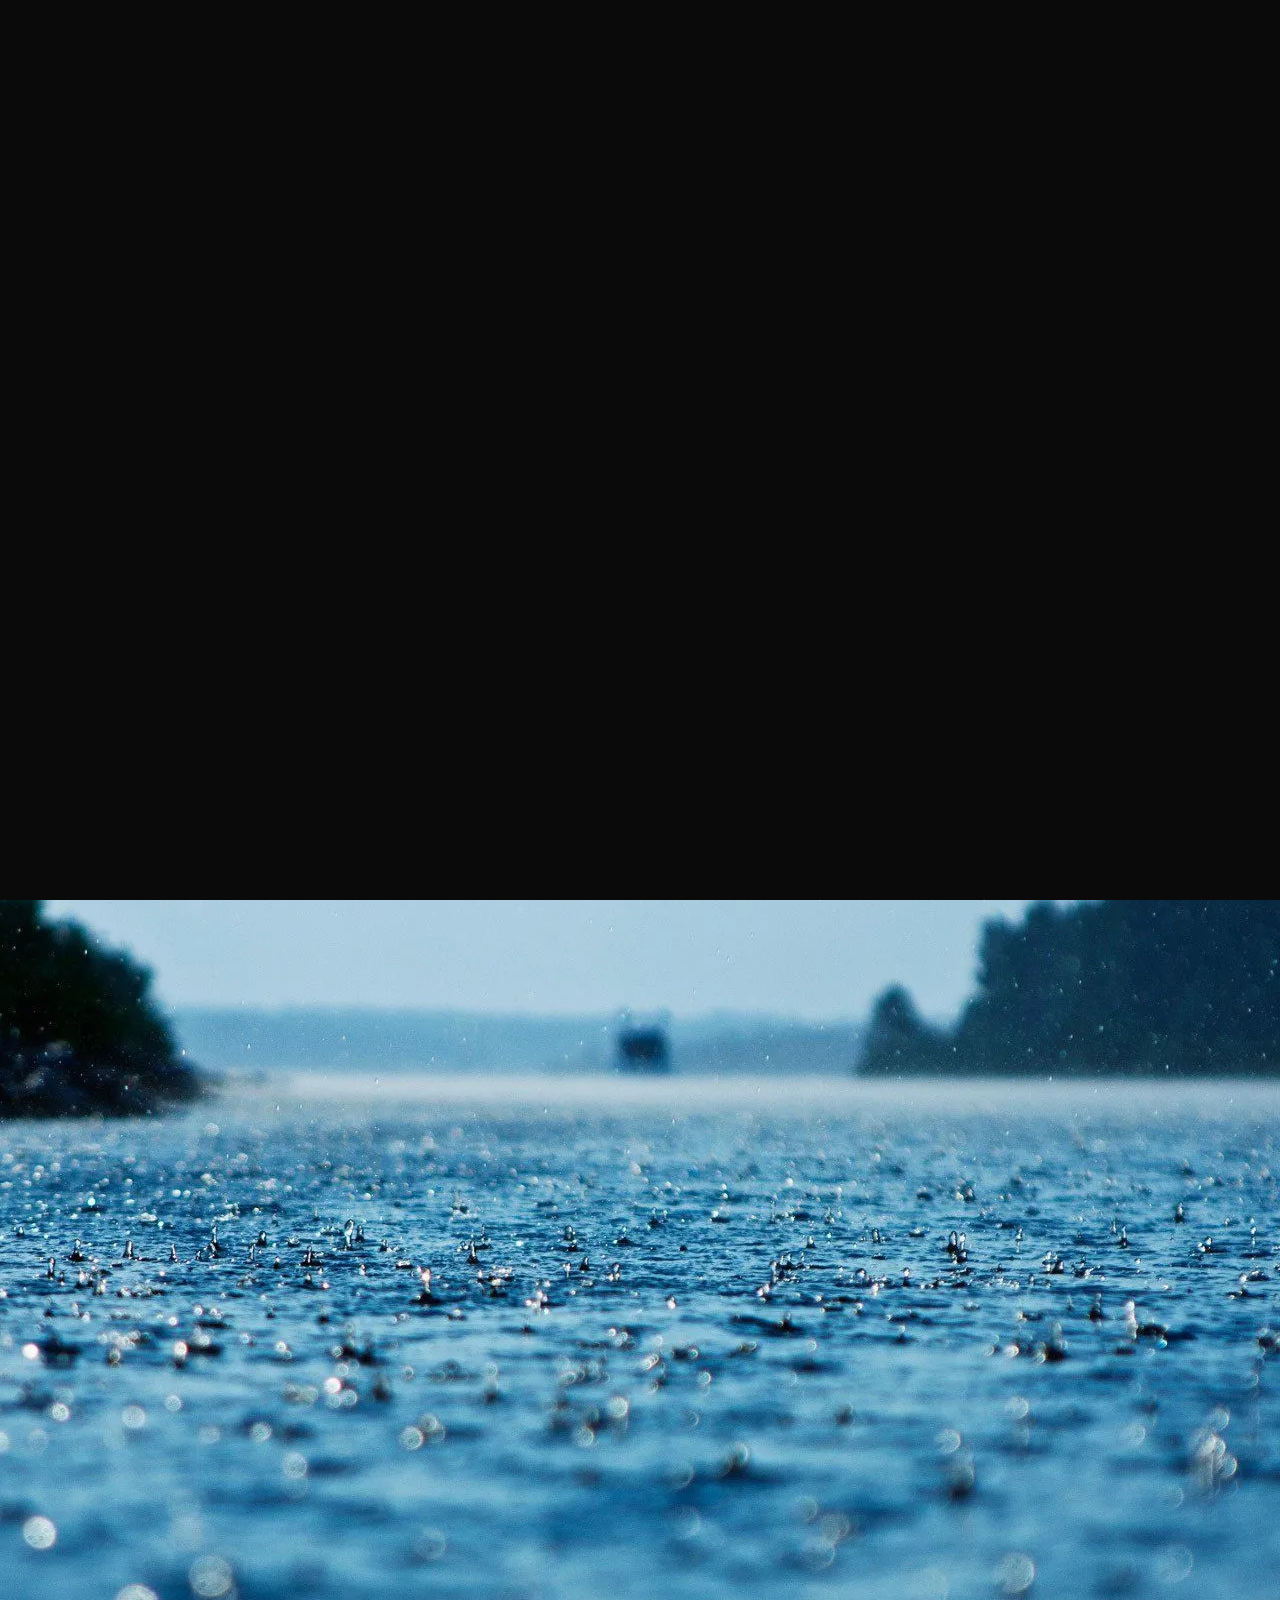
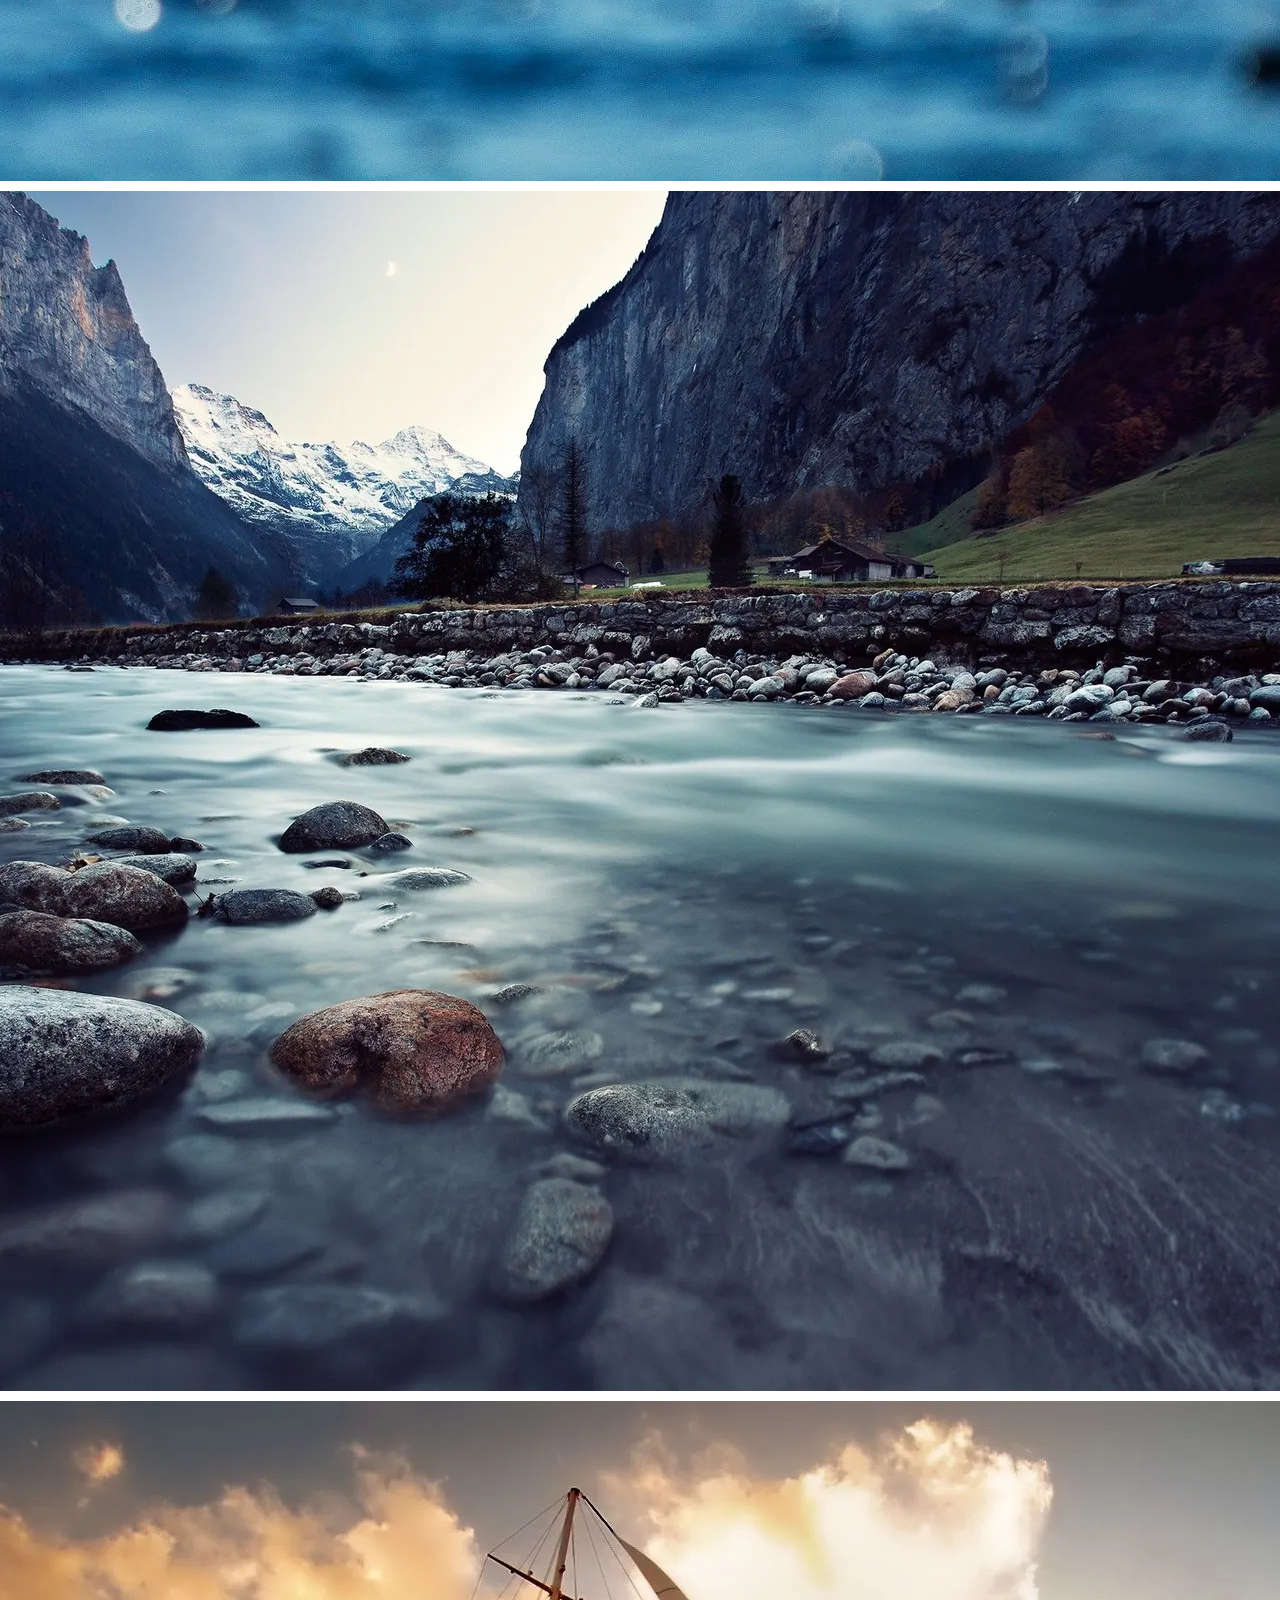
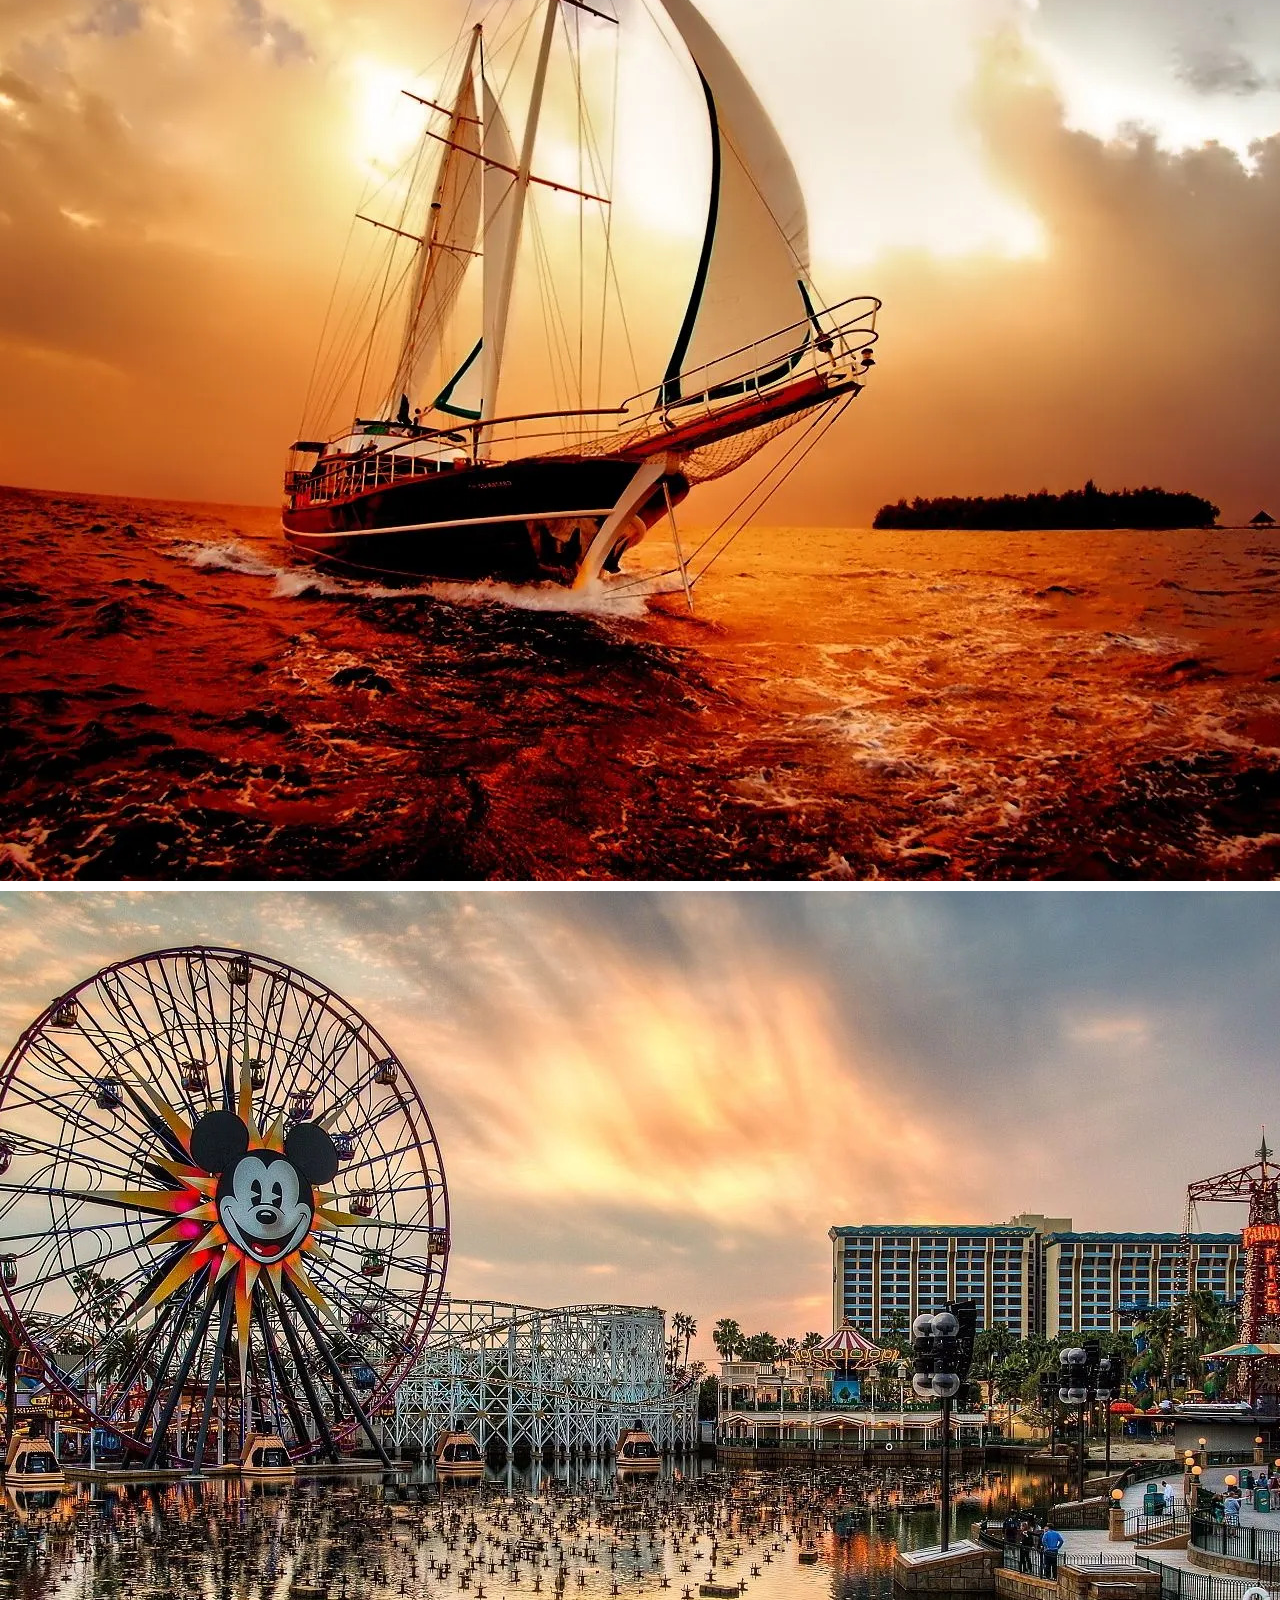
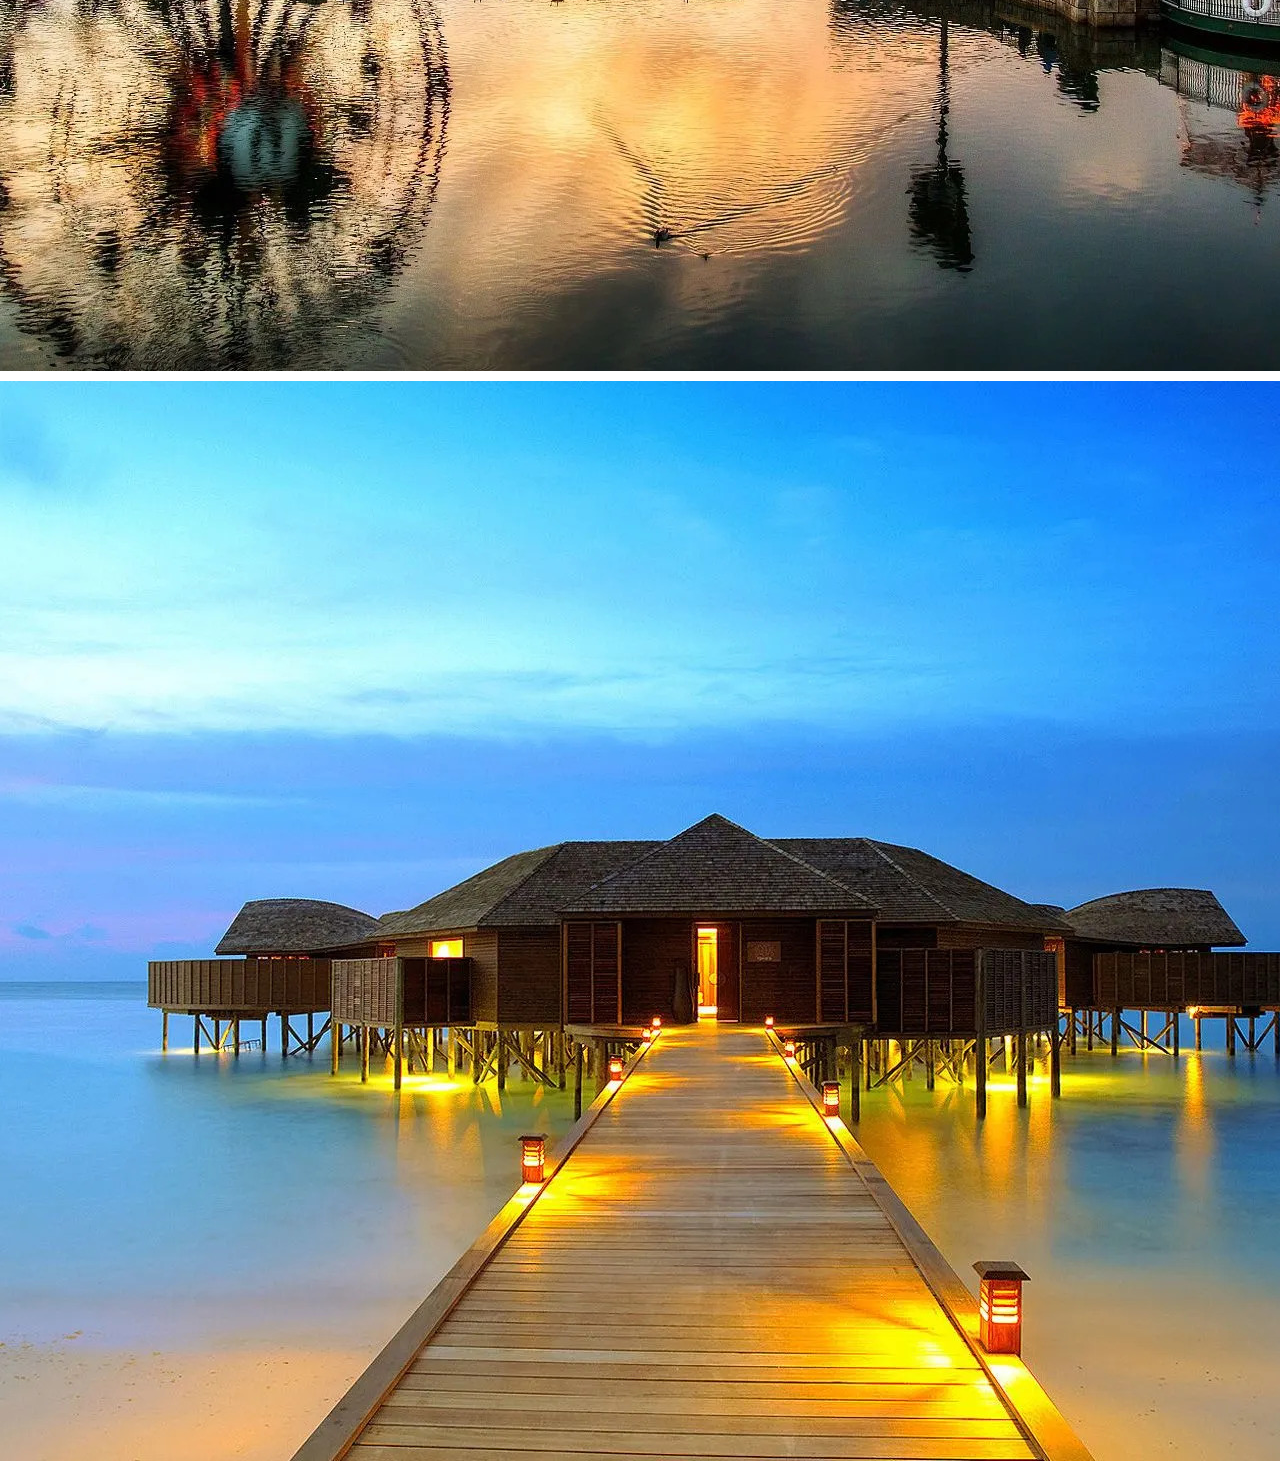
==== index.html @ 03ee6e1b "change" ====
<html>
<body>
<link rel="stylesheet" type="text/css" href="mgallery.css"/>

<div class="object-images expandedGallery">
    <div class="mgallery-element previewable-image" data-index="1">
        <picture id="pictureContainer0">
            <img class="mgallery-image" src="test-1.jpg" alt="Placeholder - Photo no 1" title="Placeholder - Photo no 1" />
        </picture>
    </div>
    <div class="mgallery-element previewable-image" data-index="2">
        <picture id="pictureContainer0">
            <img class="mgallery-image" src="test-2.jpg" alt="Placeholder - Photo no 1" title="Placeholder - Photo no 1" />
        </picture>
    </div>
    <div class="mgallery-element previewable-image" data-index="3">
        <picture id="pictureContainer0">
            <img class="mgallery-image" src="test-3.jpg" alt="Placeholder - Photo no 1" title="Placeholder - Photo no 1" />
        </picture>
    </div>
    <div class="mgallery-element previewable-image" data-index="4">
        <picture id="pictureContainer0">
            <img class="mgallery-image" src="test-4.jpg" alt="Placeholder - Photo no 1" title="Placeholder - Photo no 1" />
        </picture>
    </div>
    <div class="mgallery-element previewable-image" data-index="5">
        <picture id="pictureContainer0">
            <img class="mgallery-image" src="test-5.jpg" alt="Placeholder - Photo no 1" title="Placeholder - Photo no 1" />
        </picture>
    </div>
    <div class="mgallery-element previewable-image" data-index="6">
        <picture id="pictureContainer0">
            <img class="mgallery-image" src="test-6.jpg" alt="Placeholder - Photo no 1" title="Placeholder - Photo no 1" />
        </picture>
    </div>
</div>
<div class="hide previewGallery">
    <div class="previewImage" data-index="1">
        <picture id="previewContainer1">
            <img
                style="display: none;"
                class="preview-image"
                src="test-1.jpg"
            />
        </picture>
    </div>
    <div class="previewImage" data-index="2">
        <picture id="previewContainer2">
            <img
                style="display: none;"
                class="preview-image"
                src="test-2.jpg"
            />
        </picture>
    </div>
    <div class="previewImage" data-index="3">
        <picture id="previewContainer3">
            <img
                style="display: none;"
                class="preview-image"
                src="test-3.jpg"
            />
        </picture>
    </div>
    <div class="previewImage" data-index="4">
        <picture id="previewContainer4">
            <img
                style="display: none;"
                class="preview-image"
                src="test-4.jpg"
            />
        </picture>
    </div>
    <div class="previewImage" data-index="5">
        <picture id="previewContainer5">
            <img
                style="display: none;"
                class="preview-image"
                src="test-5.jpg"
            />
        </picture>
    </div>
    <div class="previewImage" data-index="6">
        <picture id="previewContainer6">
            <img
                style="display: none;"
                class="preview-image"
                src="test-6.jpg"
            />
        </picture>
    </div>

 </div>

<div class="controlsOverlay">
    <div class="zoom"></div>
    <div class="slide"></div>
</div>
<div class="closeOverlay">
    <div class="close"></div>
</div>
<script src="pinchzoom.js?v=1"></script>
<script src="mgallery.js?v=1"></script>
<script>
    initMGallery();
    initPinchZoom(document.querySelector('.pz'));
</script>
</body>
</html>
---- mgallery.css ----
.mgallery-element {
    display: flex;
    align-items: center;
    justify-content: center;
    flex-direction: column;
    width: 100%;
    min-height: 200px;
}

.lazy-spinner {
    height: 200px;
}

.object-images.expandedGallery {
    display: flex;
    flex-direction: column;
    align-items: flex-start;
    justify-content: center;
    gap: 10px;
}

.expandedGallery .video-container,
.expandedGallery .mgallery-3d iframe {
    width: 100%;
    max-height: 600px;
    height: 100%;
    /** prevent user being stuck inside 3d tour without ability to scroll out*/
    max-height: 75vh;
}

.mgallery-element.mgallery-3d {
    height: 600px;
}

.previewable-image {
    cursor: pointer;
}

.previewGallery {
    position: fixed;
    display: flex;
    flex-direction: row;
    align-items: flex-start;
    justify-content: center;
    z-index: 99999;
    left:0;
    top: 0;
    left: 0;
    width: auto;
    height: 100%;
    background: #0a0a0a;
}

.previewGallery .previewImage {
    background: #0a0a0a;
    flex-shrink: 0;
    align-items: center;
    justify-content: center;
    width: 100vw;
    height: 100vh;
    display: flex; /* Remove any default spacing */
    position: relative;
}

.previewGallery .previewImage {
    object-fit: contain;
}

.previewGallery ~ .controlsOverlay {
    /** takes entire screen */
    width: 100%;
    height: 100%;
    top: 0;
    left: 0;
    z-index: 999999;
    display: block;
    position: fixed;
    background: transparent;
}

.previewGallery.touched ~ .controlsOverlay,
.previewGallery.hide ~ .closeOverlay,
.previewGallery.hide ~ .controlsOverlay {
    display: none;
}

.controlsOverlay {
    pointer-events: none;
}
.controlsOverlay .zoom {
    background-image: url(/static/svg/mgallery/maximize.svg);
    height: 100px;
    top: 50%;
    width: 100px;
    background-color: hsla(0,0%,100%,.5);
    background-position: 50%;
    background-repeat: no-repeat;
    border-radius: 50%;
    cursor: pointer;
    left: 50%;
    position: absolute;
    transform: translate(-50%,-50%);
    z-index: 999999;
}

.controlsOverlay .slide {
    background-image: url(/static/svg/mgallery/slide.svg);
    background-color: hsla(0,0%,100%,.5);
    background-position: 50%;
    background-repeat: no-repeat;
    border-radius: 50%;
    cursor: pointer;
    left: 50%;
    position: absolute;
    transform: translate(-50%,-50%);
    z-index: 999999;
    bottom: 15px;
    height: 60px;
    width: 60px;
}

.closeOverlay {
    position: fixed;
    top: 15px;
    right: 15px;
    z-index: 9999999;
    width: 60px;
    height: 60px;
}

.closeOverlay .close {
    background-image: url(/static/svg/mgallery/close.svg);
    background-color: hsla(0, 0%, 100%, 0);
    background-position: 50%;
    background-repeat: no-repeat;
    border-radius: 50%;
    cursor: pointer;
    position: absolute;
    z-index: 999999;
    top: 0;
    right: 0;
    height: 60px;
    width: 60px;
}
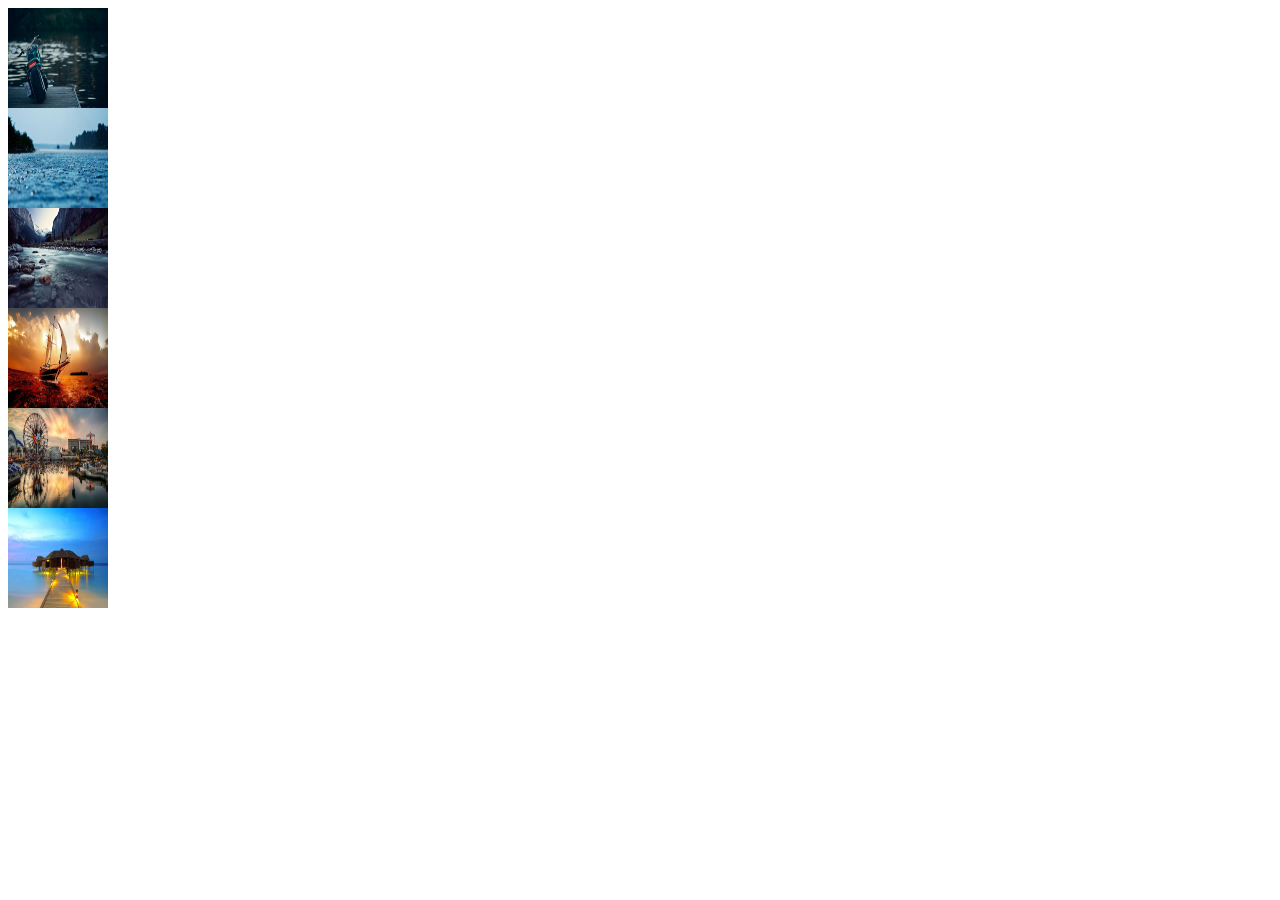
==== commit d89d58fe: "update" ====
--- a/index.html
+++ b/index.html
@@ -2,7 +2,40 @@
 <body>
 <link rel="stylesheet" type="text/css" href="mgallery.css"/>
 
-<div class="object-images expandedGallery">
+
+<div class="object-images with-logo collapsedGallery">
+        <div class="thumb-element">
+            <a class="galleryLink" data-index="1">
+                <img style="width:100px;height: 100px;" class="thumb-image" src="test-1.jpg"/>
+            </a>
+        </div>
+        <div class="thumb-element">
+            <a class="galleryLink" data-index="2">
+                <img style="width:100px;height: 100px;" class="thumb-image" src="test-2.jpg"/>
+            </a>
+        </div>
+        <div class="thumb-element">
+            <a class="galleryLink" data-index="3">
+                <img style="width:100px;height: 100px;" class="thumb-image" src="test-3.jpg"/>
+            </a>
+        </div>
+        <div class="thumb-element">
+            <a class="galleryLink" data-index="4">
+                <img style="width:100px;height: 100px;" class="thumb-image" src="test-4.jpg"/>
+            </a>
+        </div>
+        <div class="thumb-element">
+            <a class="galleryLink" data-index="5">
+                <img style="width:100px;height: 100px;" class="thumb-image" src="test-5.jpg"/>
+            </a>
+        </div>
+        <div class="thumb-element">
+            <a class="galleryLink" data-index="6">
+                <img style="width:100px;height: 100px;" class="thumb-image" src="test-6.jpg"/>
+            </a>
+        </div>
+</div>
+<div class="object-images hide expandedGallery">
     <div class="mgallery-element previewable-image" data-index="1">
         <picture id="pictureContainer0">
             <img class="mgallery-image" src="test-1.jpg" alt="Placeholder - Photo no 1" title="Placeholder - Photo no 1" />
@@ -38,7 +71,7 @@
     <div class="previewImage" data-index="1">
         <picture id="previewContainer1">
             <img
-                style="display: none;"
+
                 class="preview-image"
                 src="test-1.jpg"
             />
@@ -47,7 +80,7 @@
     <div class="previewImage" data-index="2">
         <picture id="previewContainer2">
             <img
-                style="display: none;"
+
                 class="preview-image"
                 src="test-2.jpg"
             />
@@ -56,7 +89,7 @@
     <div class="previewImage" data-index="3">
         <picture id="previewContainer3">
             <img
-                style="display: none;"
+
                 class="preview-image"
                 src="test-3.jpg"
             />
@@ -65,7 +98,7 @@
     <div class="previewImage" data-index="4">
         <picture id="previewContainer4">
             <img
-                style="display: none;"
+
                 class="preview-image"
                 src="test-4.jpg"
             />
@@ -74,7 +107,7 @@
     <div class="previewImage" data-index="5">
         <picture id="previewContainer5">
             <img
-                style="display: none;"
+
                 class="preview-image"
                 src="test-5.jpg"
             />
@@ -83,7 +116,7 @@
     <div class="previewImage" data-index="6">
         <picture id="previewContainer6">
             <img
-                style="display: none;"
+
                 class="preview-image"
                 src="test-6.jpg"
             />
@@ -103,7 +136,6 @@
 <script src="mgallery.js?v=1"></script>
 <script>
     initMGallery();
-    initPinchZoom(document.querySelector('.pz'));
 </script>
 </body>
 </html>
--- a/mgallery.css
+++ b/mgallery.css
@@ -143,3 +143,6 @@
     width: 60px;
 }
 
+.hide {
+    display: none !important;
+}
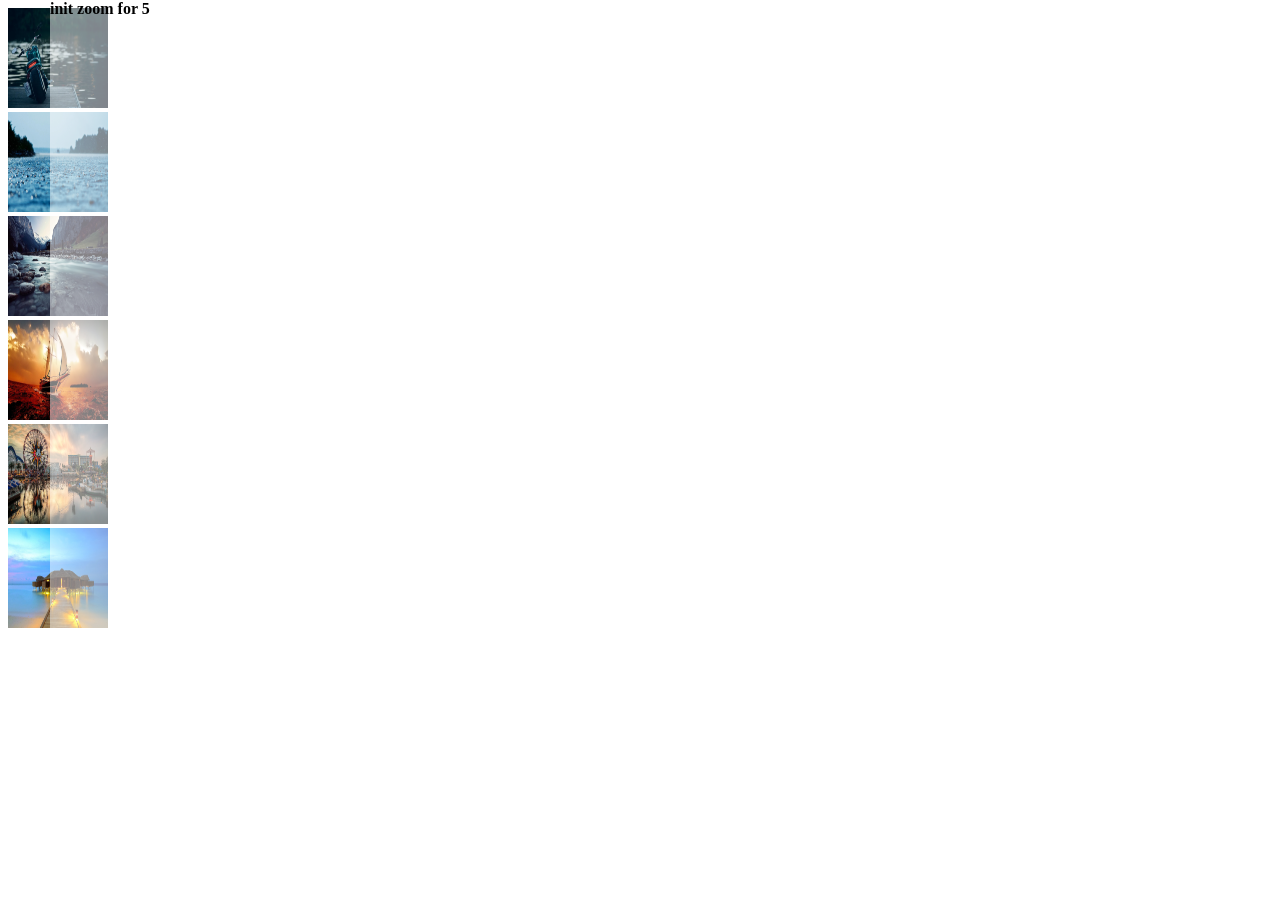
==== commit dbfd8f44: "wip," ====
--- a/index.html
+++ b/index.html
@@ -1,8 +1,35 @@
-<html>
+<!DOCTYPE html>
+<html xmlns="http://www.w3.org/1999/xhtml">
+<head lang="lt">
+    <meta name="viewport" content="width=device-width, minimum-scale=1.0, maximum-scale=1.0, user-scalable=no"/>
+    <meta name="format-detection" content="telephone=no"/>
+    <meta http-equiv="Content-Type" content="text/html; charset=UTF-8"/>
+    <meta http-equiv="Content-Language" content="lt" />
+</head>
+<meta name="viewport" content="width=device-width, minimum-scale=1.0, maximum-scale=1.0, user-scalable=no"/>
+
 <body>
 <link rel="stylesheet" type="text/css" href="mgallery.css"/>
+<style>
+.debug {
+    font-size: 16px;
+    position: fixed;
+    top: 0;
+    height:100vh;
+    width: 100vw;
+    pointer-events: none;
+    left: 50px;
+    z-index: 1000;
+    background: rgba(255,255,255,0.5);
+    color: black;
+    tex-shadow: 1px 1px 1px white;
+    font-weight: bold;
+    overflow:visible;
+    z-index: 999999999;
+}
+</style>
 
-
+<div class="debug"></div>
 <div class="object-images with-logo collapsedGallery">
         <div class="thumb-element">
             <a class="galleryLink" data-index="1">
@@ -132,10 +159,12 @@
 <div class="closeOverlay">
     <div class="close"></div>
 </div>
-<script src="pinchzoom.js?v=1"></script>
-<script src="mgallery.js?v=1"></script>
+<script src="pinchzoom2.js?v=3"></script>
+<script src="mgallery.js?v=3"></script>
 <script>
     initMGallery();
 </script>
+<script>
+</script>
 </body>
 </html>
--- a/mgallery.css
+++ b/mgallery.css
@@ -62,8 +62,15 @@
     position: relative;
 }
 
-.previewGallery .previewImage {
+.previewGallery .previewImage picture,
+.previewGallery .previewImage img {
     object-fit: contain;
+    max-width: 100%;
+    max-height: 100%;
+}
+
+.previewGallery .previewImage.active {
+    z-index: 99999999;
 }
 
 .previewGallery ~ .controlsOverlay {
@@ -146,3 +153,11 @@
 .hide {
     display: none !important;
 }
+
+.pinch-zoom-container {
+    width: 100vw;
+    height: 100vw;
+    display: flex;
+    align-items: center;
+    justify-content: center;
+}
